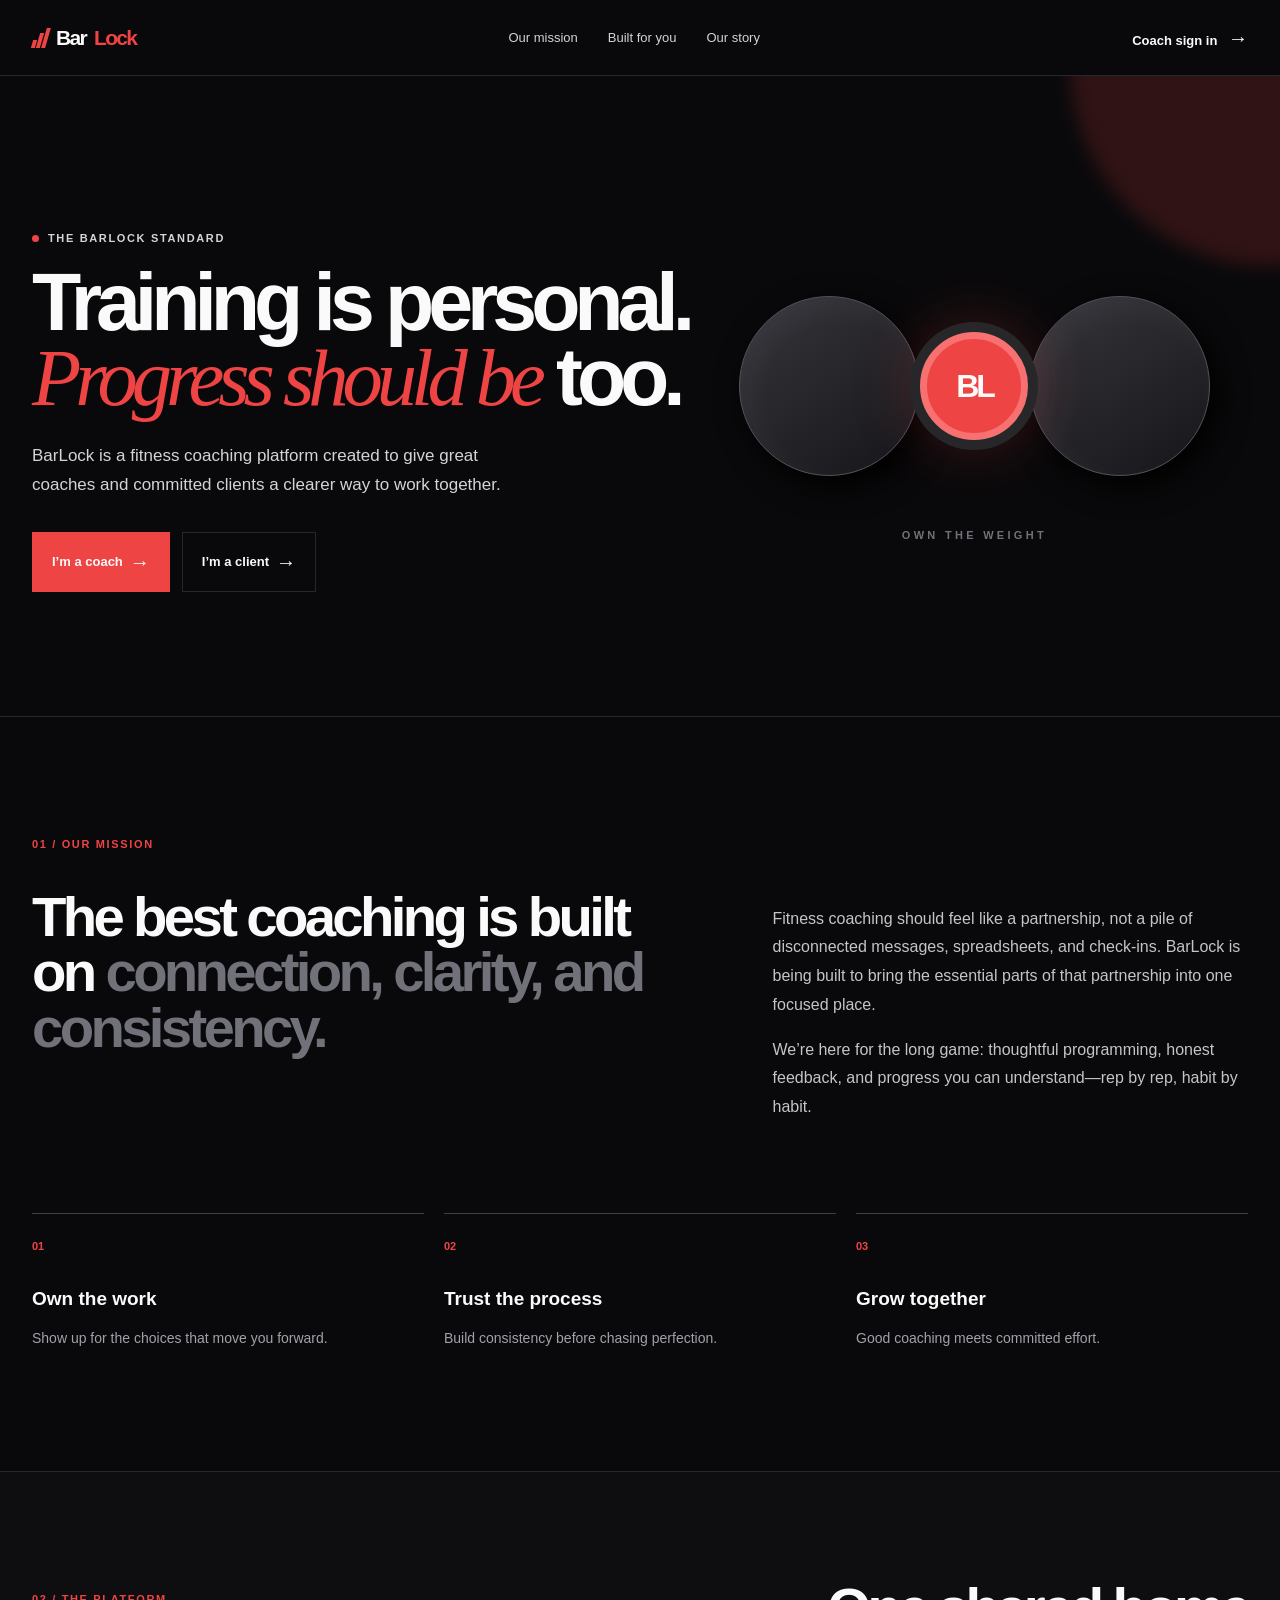
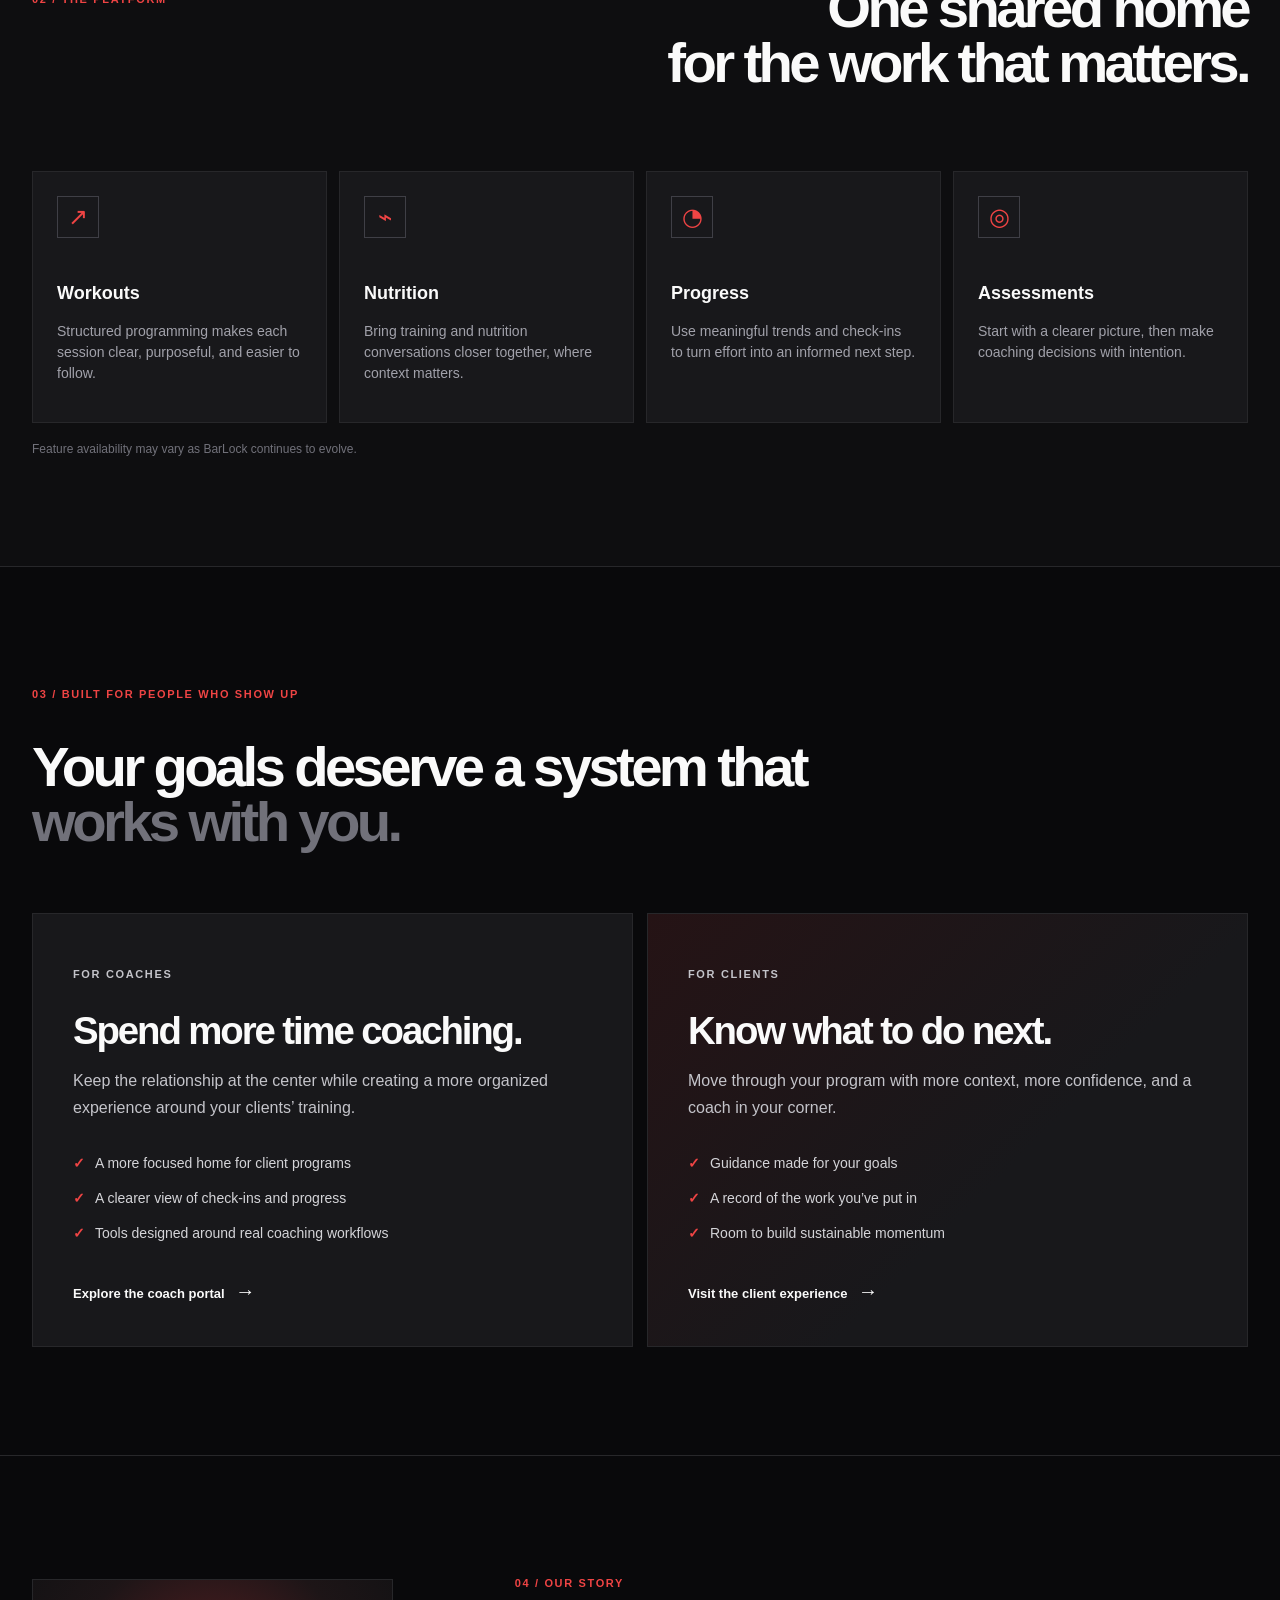
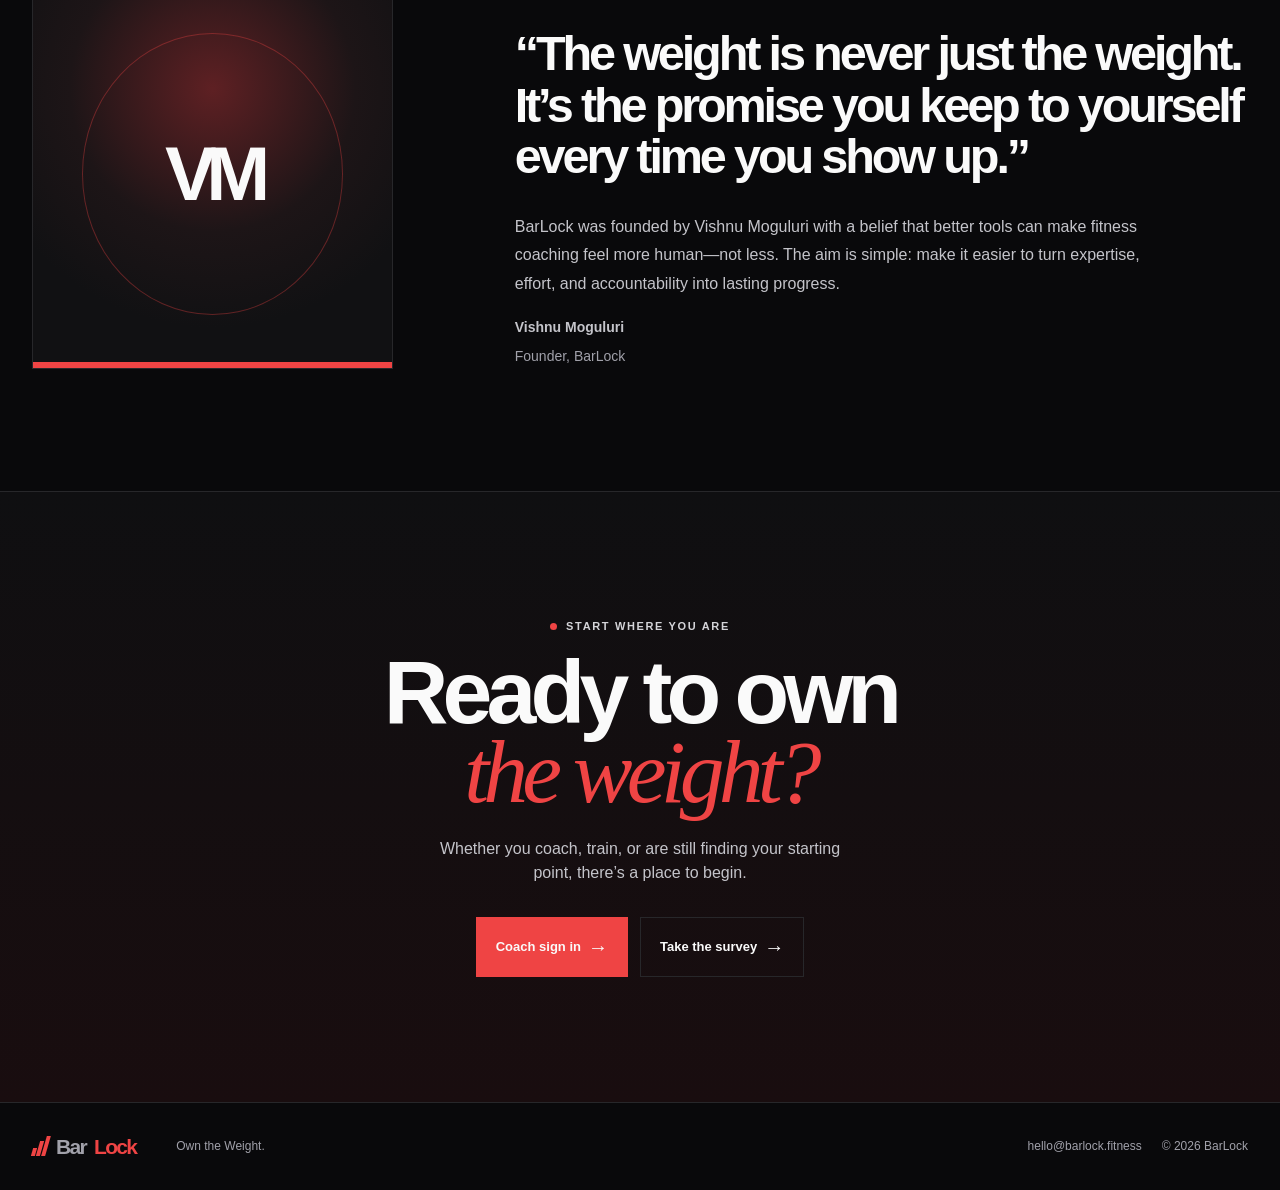
==== aboutus/index.html @ 51a58aec "Publish BarLock main site and about page" ====
<!doctype html>
<html lang="en">
<head>
  <meta charset="utf-8">
  <meta name="viewport" content="width=device-width, initial-scale=1">
  <meta name="description" content="BarLock is a fitness coaching platform for stronger coach-client partnerships.">
  <title>BarLock — Own the Weight</title>
  <style>
    :root{--bg:#09090B;--card:#18181B;--border:#27272A;--red:#EF4444;--white:#FAFAFA;--muted:#A1A1AA;color-scheme:dark}*{box-sizing:border-box}html{scroll-behavior:smooth}body{margin:0;background:var(--bg);color:var(--white);font-family:Arial,Helvetica,sans-serif;line-height:1.5}a{color:inherit;text-decoration:none}.skip{background:#fff;color:#09090B;left:16px;padding:10px 14px;position:fixed;top:-60px;z-index:20}.skip:focus{top:16px}.nav,.hero,.section,.footer{margin:auto;max-width:1320px}.nav{height:76px;padding:0 32px;border-bottom:1px solid var(--border);display:flex;align-items:center;justify-content:space-between}.brand{display:flex;align-items:center;gap:8px;font-weight:900;font-size:21px;letter-spacing:-.08em}.brand b{color:var(--red)}.mark{display:flex;gap:2px;align-items:end;height:20px}.mark i{background:var(--red);display:block;transform:skewX(-16deg);width:4px}.mark i:nth-child(1){height:8px}.mark i:nth-child(2){height:15px}.mark i:nth-child(3){height:20px}.navlinks{display:flex;gap:30px;color:#d4d4d8;font-size:13px}.navlinks a:hover,.footer a:hover,.role a:hover{color:var(--red)}.arrow{font-size:20px;margin-left:7px}.signin{font-size:13px;font-weight:700}.hero{min-height:640px;display:grid;grid-template-columns:1.1fr .9fr;padding:105px 32px 86px;position:relative;overflow:hidden}.hero:after{background:var(--red);border-radius:50%;content:"";filter:blur(9px);height:400px;opacity:.17;position:absolute;right:-190px;top:-210px;width:400px}.eyebrow,.kicker,.rolelabel{font-size:11px;font-weight:800;letter-spacing:.15em;color:#d4d4d8}.eyebrow:before{content:"";display:inline-block;width:7px;height:7px;border-radius:50%;background:var(--red);margin-right:9px}.hero-copy{align-self:center;z-index:1}.hero h1{font-size:clamp(52px,6.3vw,104px);letter-spacing:-.075em;line-height:.93;margin:19px 0 27px}.hero h1 em,.closing h2 em{font-family:Georgia,serif;font-weight:400;color:var(--red)}.lede{color:#d4d4d8;font-size:17px;line-height:1.7;max-width:500px}.actions{display:flex;gap:12px;flex-wrap:wrap;margin-top:32px}.button{padding:14px 19px;border:1px solid var(--border);font-size:13px;font-weight:700;min-height:50px;display:inline-flex;align-items:center}.primary{background:var(--red);border-color:var(--red)}.primary:hover{background:#dc2626}.secondary:hover{background:var(--card);border-color:#71717a}.hero-art{display:flex;flex-direction:column;align-items:center;justify-content:center;z-index:1}.weight{height:260px;width:100%;display:flex;justify-content:center;align-items:center;position:relative}.bar{height:10px;background:#3f3f46;width:86%;position:absolute}.plate{position:absolute;width:180px;height:180px;border-radius:50%;background:linear-gradient(145deg,#35353b,#16161a);border:1px solid #52525b;box-shadow:inset 10px 10px 30px #ffffff0a,8px 10px 30px #000}.left{left:7%}.right{right:7%}.core{z-index:1;width:108px;height:108px;border-radius:50%;border:7px solid #f87171;background:var(--red);box-shadow:0 0 0 10px var(--border),0 0 70px #ef44444d;display:grid;place-items:center;font-size:32px;font-weight:900;letter-spacing:-.1em}.hero-art p{font-size:11px;color:#71717a;font-weight:800;letter-spacing:.3em}.section{border-top:1px solid var(--border);padding:108px 32px}.kicker{color:var(--red);margin-bottom:36px}.mission-grid{display:grid;grid-template-columns:1.15fr .85fr;gap:8%}h2{font-size:clamp(37px,4.4vw,78px);letter-spacing:-.065em;line-height:.99;margin:0}h2 span{color:#71717a}.copy{color:#c4c4ca;font-size:16px;line-height:1.8}.principles{display:grid;grid-template-columns:repeat(3,1fr);gap:20px;margin-top:75px}.principles article{border-top:1px solid #3f3f46;padding-top:19px}.number{color:var(--red);font-size:11px;font-weight:700}.principles h3{font-size:19px;margin:28px 0 7px}.principles p,.card p{color:var(--muted);font-size:14px}.platform{background:#0e0e10;max-width:none;padding-left:max(32px,calc((100% - 1256px)/2));padding-right:max(32px,calc((100% - 1256px)/2))}.platform-head{display:flex;justify-content:space-between}.platform-head h2{text-align:right}.cards{display:grid;grid-template-columns:repeat(4,1fr);gap:12px;margin-top:80px}.card{background:var(--card);border:1px solid var(--border);min-height:250px;padding:24px}.card:hover{border-color:#71717a}.icon{height:42px;width:42px;border:1px solid #3f3f46;color:var(--red);display:grid;place-items:center;font-size:24px}.card h3{font-size:18px;margin:42px 0 9px}.notice{font-size:12px;color:#71717a;margin:17px 0 0}.for h2{max-width:920px}.roles{display:grid;grid-template-columns:1fr 1fr;gap:14px;margin-top:63px}.role{border:1px solid var(--border);padding:40px}.coach{background:var(--card)}.client{background:linear-gradient(135deg,#251315,#18181b 60%)}.rolelabel{color:var(--red)}.role h3{font-size:clamp(29px,3vw,45px);letter-spacing:-.055em;line-height:1;margin:28px 0 17px}.role p{color:#c4c4ca;line-height:1.7}.role ul{list-style:none;margin:32px 0;padding:0}.role li{font-size:14px;color:#d4d4d8;margin:14px 0}.role li:before{content:"✓";color:var(--red);margin-right:10px;font-weight:bold}.role a{font-size:13px;font-weight:700}.founder{display:grid;grid-template-columns:.66fr 1.34fr;gap:10%;align-items:center}.portrait{aspect-ratio:1/1.08;border:1px solid var(--border);background:radial-gradient(circle at 50% 28%,#5e2023,#1d1517 43%,#111113 72%);display:grid;place-items:center;position:relative}.portrait:before{content:"";height:72%;width:72%;border:1px solid #ef444459;border-radius:50%;position:absolute}.portrait span{font-size:clamp(48px,6vw,96px);font-weight:900;letter-spacing:-.13em;z-index:1}.portrait:after{content:"";position:absolute;bottom:0;height:6px;width:100%;background:var(--red)}blockquote{font-size:clamp(32px,3.8vw,65px);font-weight:700;letter-spacing:-.065em;line-height:1.06;margin:0 0 30px}.founder .copy{max-width:630px}.name{font-size:14px!important;font-weight:bold}.name span{display:block;color:var(--muted);font-weight:400;margin-top:4px}.closing{text-align:center;padding:115px 32px 125px;background:linear-gradient(180deg,#0f0f11,#190d0f);border-top:1px solid var(--border)}.closing h2{font-size:clamp(55px,7vw,115px);line-height:.88;margin:18px 0 25px}.closing>p:not(.eyebrow){color:#c4c4ca;max-width:430px;margin:0 auto}.closing .actions{justify-content:center}.footer{border-top:1px solid var(--border);display:flex;gap:20px;align-items:center;padding:28px 32px;color:var(--muted);font-size:12px}.footer p{margin:0 auto 0 20px}@media(max-width:800px){.nav{height:65px;padding:0 20px}.navlinks{display:none}.hero{display:block;min-height:auto;padding:82px 20px 80px}.hero h1{font-size:clamp(48px,13vw,75px)}.hero-art{margin:53px auto 0;max-width:380px}.weight{height:190px}.plate{height:128px;width:128px}.core{height:82px;width:82px}.section{padding:76px 20px}.mission-grid,.founder{grid-template-columns:1fr}.copy{margin-top:24px}.principles,.roles{grid-template-columns:1fr;gap:27px;margin-top:49px}.platform-head{display:block}.platform-head h2{text-align:left}.cards{grid-template-columns:1fr 1fr;margin-top:44px}.card{min-height:210px;padding:19px}.card h3{margin-top:31px}.role{padding:29px}.founder{gap:44px}.portrait{max-width:420px}.footer{flex-direction:column;align-items:flex-start;gap:12px;padding:28px 20px}.footer p{margin:0}}@media(max-width:420px){.cards{grid-template-columns:1fr}.actions{flex-direction:column}.button{justify-content:center}.closing{padding:85px 20px}}
  </style>
</head>
<body>
  <a class="skip" href="#content">Skip to content</a>
  <header class="nav"><a class="brand" href="/" aria-label="BarLock home"><span class="mark"><i></i><i></i><i></i></span>Bar<b>Lock</b></a><nav class="navlinks" aria-label="Explore"><a href="#mission">Our mission</a><a href="#built-for">Built for you</a><a href="#founder">Our story</a></nav><a class="signin" href="https://github.com/vishnunotnice/BarLock-v2">Coach sign in <span class="arrow">→</span></a></header>
  <main id="content">
    <section class="hero"><div class="hero-copy"><p class="eyebrow">THE BARLOCK STANDARD</p><h1>Training is personal.<br><em>Progress should be</em> too.</h1><p class="lede">BarLock is a fitness coaching platform created to give great coaches and committed clients a clearer way to work together.</p><div class="actions"><a class="button primary" href="https://github.com/vishnunotnice/BarLock-v2">I’m a coach <span class="arrow">→</span></a><a class="button secondary" href="https://newclient.barlock.fitness">I’m a client <span class="arrow">→</span></a></div></div><div class="hero-art" aria-hidden="true"><div class="weight"><span class="bar"></span><span class="plate left"></span><span class="plate right"></span><span class="core">BL</span></div><p>OWN THE WEIGHT</p></div></section>
    <section class="section" id="mission"><p class="kicker">01 / OUR MISSION</p><div class="mission-grid"><h2>The best coaching is built on <span>connection, clarity, and consistency.</span></h2><div class="copy"><p>Fitness coaching should feel like a partnership, not a pile of disconnected messages, spreadsheets, and check-ins. BarLock is being built to bring the essential parts of that partnership into one focused place.</p><p>We’re here for the long game: thoughtful programming, honest feedback, and progress you can understand—rep by rep, habit by habit.</p></div></div><div class="principles"><article><span class="number">01</span><h3>Own the work</h3><p>Show up for the choices that move you forward.</p></article><article><span class="number">02</span><h3>Trust the process</h3><p>Build consistency before chasing perfection.</p></article><article><span class="number">03</span><h3>Grow together</h3><p>Good coaching meets committed effort.</p></article></div></section>
    <section class="section platform"><div class="platform-head"><p class="kicker">02 / THE PLATFORM</p><h2>One shared home<br>for the work that matters.</h2></div><div class="cards"><article class="card"><div class="icon">↗</div><h3>Workouts</h3><p>Structured programming makes each session clear, purposeful, and easier to follow.</p></article><article class="card"><div class="icon">⌁</div><h3>Nutrition</h3><p>Bring training and nutrition conversations closer together, where context matters.</p></article><article class="card"><div class="icon">◔</div><h3>Progress</h3><p>Use meaningful trends and check-ins to turn effort into an informed next step.</p></article><article class="card"><div class="icon">◎</div><h3>Assessments</h3><p>Start with a clearer picture, then make coaching decisions with intention.</p></article></div><p class="notice">Feature availability may vary as BarLock continues to evolve.</p></section>
    <section class="section for" id="built-for"><p class="kicker">03 / BUILT FOR PEOPLE WHO SHOW UP</p><h2>Your goals deserve a system that <span>works with you.</span></h2><div class="roles"><article class="role coach"><p class="rolelabel">FOR COACHES</p><h3>Spend more time coaching.</h3><p>Keep the relationship at the center while creating a more organized experience around your clients’ training.</p><ul><li>A more focused home for client programs</li><li>A clearer view of check-ins and progress</li><li>Tools designed around real coaching workflows</li></ul><a href="https://github.com/vishnunotnice/BarLock-v2">Explore the coach portal <span class="arrow">→</span></a></article><article class="role client"><p class="rolelabel">FOR CLIENTS</p><h3>Know what to do next.</h3><p>Move through your program with more context, more confidence, and a coach in your corner.</p><ul><li>Guidance made for your goals</li><li>A record of the work you’ve put in</li><li>Room to build sustainable momentum</li></ul><a href="https://newclient.barlock.fitness">Visit the client experience <span class="arrow">→</span></a></article></div></section>
    <section class="section founder" id="founder"><div class="portrait" aria-hidden="true"><span>VM</span></div><div><p class="kicker">04 / OUR STORY</p><blockquote>“The weight is never just the weight. It’s the promise you keep to yourself every time you show up.”</blockquote><div class="copy"><p>BarLock was founded by Vishnu Moguluri with a belief that better tools can make fitness coaching feel more human—not less. The aim is simple: make it easier to turn expertise, effort, and accountability into lasting progress.</p><p class="name">Vishnu Moguluri <span>Founder, BarLock</span></p></div></div></section>
    <section class="closing"><p class="eyebrow">START WHERE YOU ARE</p><h2>Ready to own<br><em>the weight?</em></h2><p>Whether you coach, train, or are still finding your starting point, there’s a place to begin.</p><div class="actions"><a class="button primary" href="https://github.com/vishnunotnice/BarLock-v2">Coach sign in <span class="arrow">→</span></a><a class="button secondary" href="https://survey.barlock.fitness">Take the survey <span class="arrow">→</span></a></div></section>
  </main>
  <footer class="footer"><a class="brand" href="/"><span class="mark"><i></i><i></i><i></i></span>Bar<b>Lock</b></a><p>Own the Weight.</p><a href="mailto:hello@barlock.fitness">hello@barlock.fitness</a><span>© 2026 BarLock</span></footer>
</body></html>
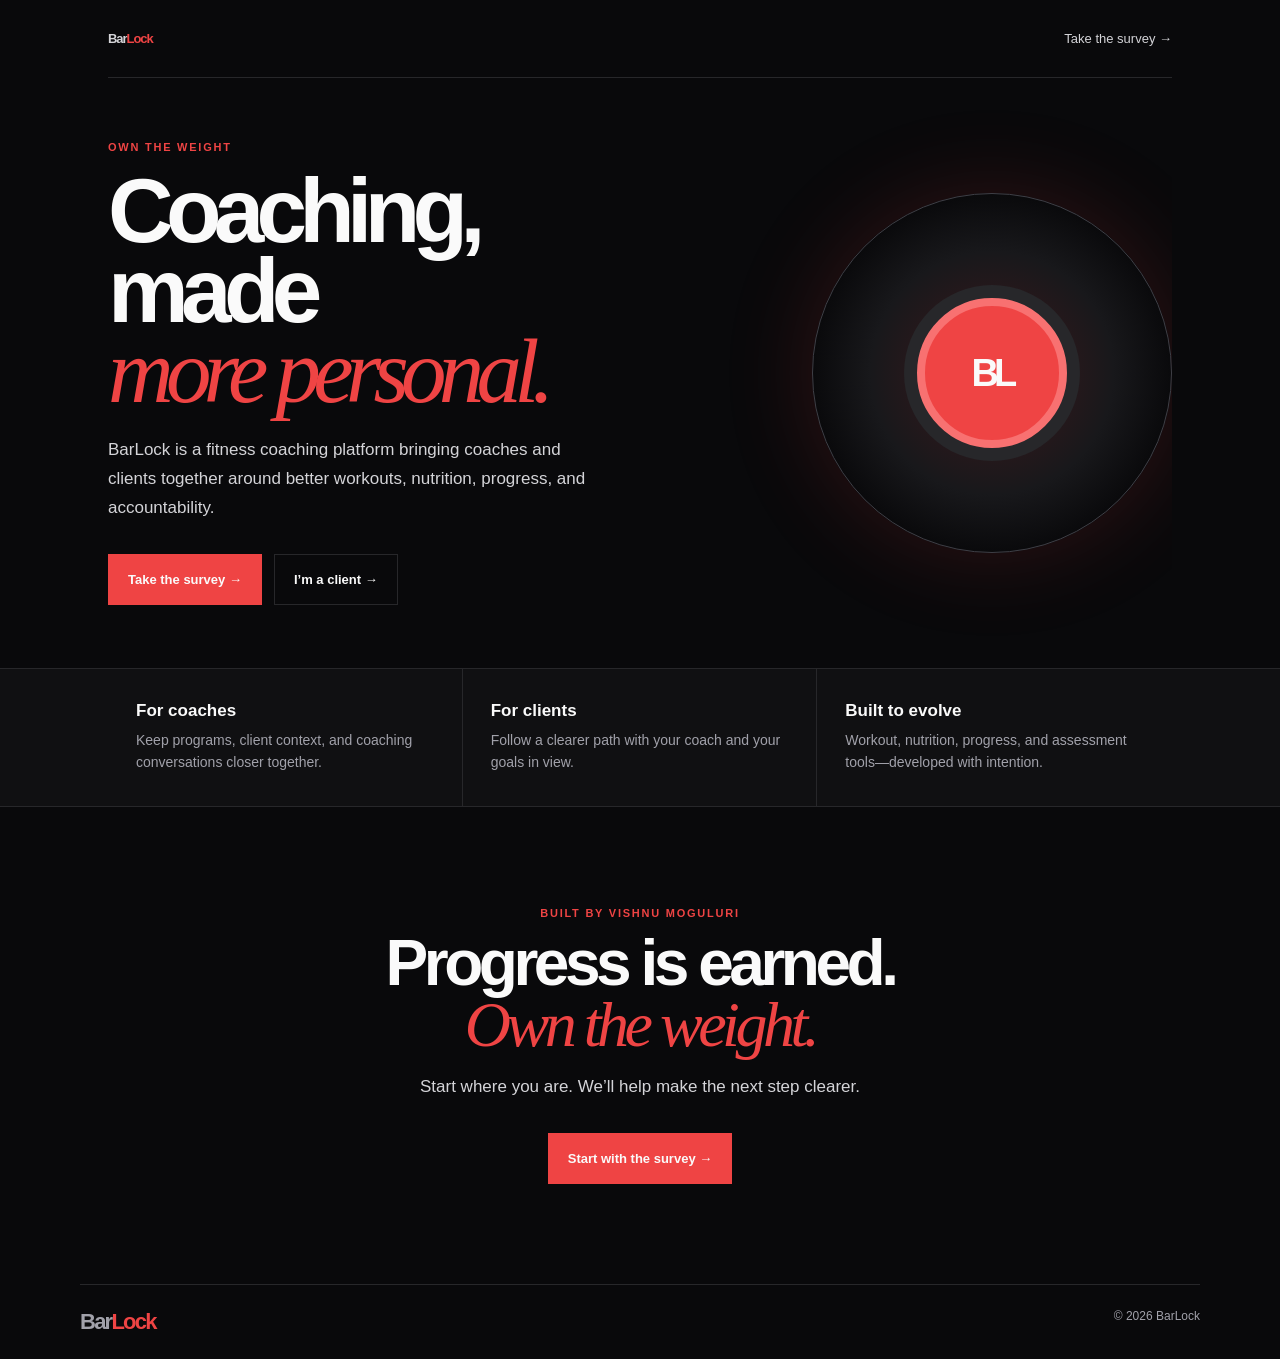
==== commit a6525ff9: "Simplify BarLock to a single landing page" ====
--- a/aboutus/index.html
+++ b/aboutus/index.html
@@ -1,24 +1 @@
-<!doctype html>
-<html lang="en">
-<head>
-  <meta charset="utf-8">
-  <meta name="viewport" content="width=device-width, initial-scale=1">
-  <meta name="description" content="BarLock is a fitness coaching platform for stronger coach-client partnerships.">
-  <title>BarLock — Own the Weight</title>
-  <style>
-    :root{--bg:#09090B;--card:#18181B;--border:#27272A;--red:#EF4444;--white:#FAFAFA;--muted:#A1A1AA;color-scheme:dark}*{box-sizing:border-box}html{scroll-behavior:smooth}body{margin:0;background:var(--bg);color:var(--white);font-family:Arial,Helvetica,sans-serif;line-height:1.5}a{color:inherit;text-decoration:none}.skip{background:#fff;color:#09090B;left:16px;padding:10px 14px;position:fixed;top:-60px;z-index:20}.skip:focus{top:16px}.nav,.hero,.section,.footer{margin:auto;max-width:1320px}.nav{height:76px;padding:0 32px;border-bottom:1px solid var(--border);display:flex;align-items:center;justify-content:space-between}.brand{display:flex;align-items:center;gap:8px;font-weight:900;font-size:21px;letter-spacing:-.08em}.brand b{color:var(--red)}.mark{display:flex;gap:2px;align-items:end;height:20px}.mark i{background:var(--red);display:block;transform:skewX(-16deg);width:4px}.mark i:nth-child(1){height:8px}.mark i:nth-child(2){height:15px}.mark i:nth-child(3){height:20px}.navlinks{display:flex;gap:30px;color:#d4d4d8;font-size:13px}.navlinks a:hover,.footer a:hover,.role a:hover{color:var(--red)}.arrow{font-size:20px;margin-left:7px}.signin{font-size:13px;font-weight:700}.hero{min-height:640px;display:grid;grid-template-columns:1.1fr .9fr;padding:105px 32px 86px;position:relative;overflow:hidden}.hero:after{background:var(--red);border-radius:50%;content:"";filter:blur(9px);height:400px;opacity:.17;position:absolute;right:-190px;top:-210px;width:400px}.eyebrow,.kicker,.rolelabel{font-size:11px;font-weight:800;letter-spacing:.15em;color:#d4d4d8}.eyebrow:before{content:"";display:inline-block;width:7px;height:7px;border-radius:50%;background:var(--red);margin-right:9px}.hero-copy{align-self:center;z-index:1}.hero h1{font-size:clamp(52px,6.3vw,104px);letter-spacing:-.075em;line-height:.93;margin:19px 0 27px}.hero h1 em,.closing h2 em{font-family:Georgia,serif;font-weight:400;color:var(--red)}.lede{color:#d4d4d8;font-size:17px;line-height:1.7;max-width:500px}.actions{display:flex;gap:12px;flex-wrap:wrap;margin-top:32px}.button{padding:14px 19px;border:1px solid var(--border);font-size:13px;font-weight:700;min-height:50px;display:inline-flex;align-items:center}.primary{background:var(--red);border-color:var(--red)}.primary:hover{background:#dc2626}.secondary:hover{background:var(--card);border-color:#71717a}.hero-art{display:flex;flex-direction:column;align-items:center;justify-content:center;z-index:1}.weight{height:260px;width:100%;display:flex;justify-content:center;align-items:center;position:relative}.bar{height:10px;background:#3f3f46;width:86%;position:absolute}.plate{position:absolute;width:180px;height:180px;border-radius:50%;background:linear-gradient(145deg,#35353b,#16161a);border:1px solid #52525b;box-shadow:inset 10px 10px 30px #ffffff0a,8px 10px 30px #000}.left{left:7%}.right{right:7%}.core{z-index:1;width:108px;height:108px;border-radius:50%;border:7px solid #f87171;background:var(--red);box-shadow:0 0 0 10px var(--border),0 0 70px #ef44444d;display:grid;place-items:center;font-size:32px;font-weight:900;letter-spacing:-.1em}.hero-art p{font-size:11px;color:#71717a;font-weight:800;letter-spacing:.3em}.section{border-top:1px solid var(--border);padding:108px 32px}.kicker{color:var(--red);margin-bottom:36px}.mission-grid{display:grid;grid-template-columns:1.15fr .85fr;gap:8%}h2{font-size:clamp(37px,4.4vw,78px);letter-spacing:-.065em;line-height:.99;margin:0}h2 span{color:#71717a}.copy{color:#c4c4ca;font-size:16px;line-height:1.8}.principles{display:grid;grid-template-columns:repeat(3,1fr);gap:20px;margin-top:75px}.principles article{border-top:1px solid #3f3f46;padding-top:19px}.number{color:var(--red);font-size:11px;font-weight:700}.principles h3{font-size:19px;margin:28px 0 7px}.principles p,.card p{color:var(--muted);font-size:14px}.platform{background:#0e0e10;max-width:none;padding-left:max(32px,calc((100% - 1256px)/2));padding-right:max(32px,calc((100% - 1256px)/2))}.platform-head{display:flex;justify-content:space-between}.platform-head h2{text-align:right}.cards{display:grid;grid-template-columns:repeat(4,1fr);gap:12px;margin-top:80px}.card{background:var(--card);border:1px solid var(--border);min-height:250px;padding:24px}.card:hover{border-color:#71717a}.icon{height:42px;width:42px;border:1px solid #3f3f46;color:var(--red);display:grid;place-items:center;font-size:24px}.card h3{font-size:18px;margin:42px 0 9px}.notice{font-size:12px;color:#71717a;margin:17px 0 0}.for h2{max-width:920px}.roles{display:grid;grid-template-columns:1fr 1fr;gap:14px;margin-top:63px}.role{border:1px solid var(--border);padding:40px}.coach{background:var(--card)}.client{background:linear-gradient(135deg,#251315,#18181b 60%)}.rolelabel{color:var(--red)}.role h3{font-size:clamp(29px,3vw,45px);letter-spacing:-.055em;line-height:1;margin:28px 0 17px}.role p{color:#c4c4ca;line-height:1.7}.role ul{list-style:none;margin:32px 0;padding:0}.role li{font-size:14px;color:#d4d4d8;margin:14px 0}.role li:before{content:"✓";color:var(--red);margin-right:10px;font-weight:bold}.role a{font-size:13px;font-weight:700}.founder{display:grid;grid-template-columns:.66fr 1.34fr;gap:10%;align-items:center}.portrait{aspect-ratio:1/1.08;border:1px solid var(--border);background:radial-gradient(circle at 50% 28%,#5e2023,#1d1517 43%,#111113 72%);display:grid;place-items:center;position:relative}.portrait:before{content:"";height:72%;width:72%;border:1px solid #ef444459;border-radius:50%;position:absolute}.portrait span{font-size:clamp(48px,6vw,96px);font-weight:900;letter-spacing:-.13em;z-index:1}.portrait:after{content:"";position:absolute;bottom:0;height:6px;width:100%;background:var(--red)}blockquote{font-size:clamp(32px,3.8vw,65px);font-weight:700;letter-spacing:-.065em;line-height:1.06;margin:0 0 30px}.founder .copy{max-width:630px}.name{font-size:14px!important;font-weight:bold}.name span{display:block;color:var(--muted);font-weight:400;margin-top:4px}.closing{text-align:center;padding:115px 32px 125px;background:linear-gradient(180deg,#0f0f11,#190d0f);border-top:1px solid var(--border)}.closing h2{font-size:clamp(55px,7vw,115px);line-height:.88;margin:18px 0 25px}.closing>p:not(.eyebrow){color:#c4c4ca;max-width:430px;margin:0 auto}.closing .actions{justify-content:center}.footer{border-top:1px solid var(--border);display:flex;gap:20px;align-items:center;padding:28px 32px;color:var(--muted);font-size:12px}.footer p{margin:0 auto 0 20px}@media(max-width:800px){.nav{height:65px;padding:0 20px}.navlinks{display:none}.hero{display:block;min-height:auto;padding:82px 20px 80px}.hero h1{font-size:clamp(48px,13vw,75px)}.hero-art{margin:53px auto 0;max-width:380px}.weight{height:190px}.plate{height:128px;width:128px}.core{height:82px;width:82px}.section{padding:76px 20px}.mission-grid,.founder{grid-template-columns:1fr}.copy{margin-top:24px}.principles,.roles{grid-template-columns:1fr;gap:27px;margin-top:49px}.platform-head{display:block}.platform-head h2{text-align:left}.cards{grid-template-columns:1fr 1fr;margin-top:44px}.card{min-height:210px;padding:19px}.card h3{margin-top:31px}.role{padding:29px}.founder{gap:44px}.portrait{max-width:420px}.footer{flex-direction:column;align-items:flex-start;gap:12px;padding:28px 20px}.footer p{margin:0}}@media(max-width:420px){.cards{grid-template-columns:1fr}.actions{flex-direction:column}.button{justify-content:center}.closing{padding:85px 20px}}
-  </style>
-</head>
-<body>
-  <a class="skip" href="#content">Skip to content</a>
-  <header class="nav"><a class="brand" href="/" aria-label="BarLock home"><span class="mark"><i></i><i></i><i></i></span>Bar<b>Lock</b></a><nav class="navlinks" aria-label="Explore"><a href="#mission">Our mission</a><a href="#built-for">Built for you</a><a href="#founder">Our story</a></nav><a class="signin" href="https://github.com/vishnunotnice/BarLock-v2">Coach sign in <span class="arrow">→</span></a></header>
-  <main id="content">
-    <section class="hero"><div class="hero-copy"><p class="eyebrow">THE BARLOCK STANDARD</p><h1>Training is personal.<br><em>Progress should be</em> too.</h1><p class="lede">BarLock is a fitness coaching platform created to give great coaches and committed clients a clearer way to work together.</p><div class="actions"><a class="button primary" href="https://github.com/vishnunotnice/BarLock-v2">I’m a coach <span class="arrow">→</span></a><a class="button secondary" href="https://newclient.barlock.fitness">I’m a client <span class="arrow">→</span></a></div></div><div class="hero-art" aria-hidden="true"><div class="weight"><span class="bar"></span><span class="plate left"></span><span class="plate right"></span><span class="core">BL</span></div><p>OWN THE WEIGHT</p></div></section>
-    <section class="section" id="mission"><p class="kicker">01 / OUR MISSION</p><div class="mission-grid"><h2>The best coaching is built on <span>connection, clarity, and consistency.</span></h2><div class="copy"><p>Fitness coaching should feel like a partnership, not a pile of disconnected messages, spreadsheets, and check-ins. BarLock is being built to bring the essential parts of that partnership into one focused place.</p><p>We’re here for the long game: thoughtful programming, honest feedback, and progress you can understand—rep by rep, habit by habit.</p></div></div><div class="principles"><article><span class="number">01</span><h3>Own the work</h3><p>Show up for the choices that move you forward.</p></article><article><span class="number">02</span><h3>Trust the process</h3><p>Build consistency before chasing perfection.</p></article><article><span class="number">03</span><h3>Grow together</h3><p>Good coaching meets committed effort.</p></article></div></section>
-    <section class="section platform"><div class="platform-head"><p class="kicker">02 / THE PLATFORM</p><h2>One shared home<br>for the work that matters.</h2></div><div class="cards"><article class="card"><div class="icon">↗</div><h3>Workouts</h3><p>Structured programming makes each session clear, purposeful, and easier to follow.</p></article><article class="card"><div class="icon">⌁</div><h3>Nutrition</h3><p>Bring training and nutrition conversations closer together, where context matters.</p></article><article class="card"><div class="icon">◔</div><h3>Progress</h3><p>Use meaningful trends and check-ins to turn effort into an informed next step.</p></article><article class="card"><div class="icon">◎</div><h3>Assessments</h3><p>Start with a clearer picture, then make coaching decisions with intention.</p></article></div><p class="notice">Feature availability may vary as BarLock continues to evolve.</p></section>
-    <section class="section for" id="built-for"><p class="kicker">03 / BUILT FOR PEOPLE WHO SHOW UP</p><h2>Your goals deserve a system that <span>works with you.</span></h2><div class="roles"><article class="role coach"><p class="rolelabel">FOR COACHES</p><h3>Spend more time coaching.</h3><p>Keep the relationship at the center while creating a more organized experience around your clients’ training.</p><ul><li>A more focused home for client programs</li><li>A clearer view of check-ins and progress</li><li>Tools designed around real coaching workflows</li></ul><a href="https://github.com/vishnunotnice/BarLock-v2">Explore the coach portal <span class="arrow">→</span></a></article><article class="role client"><p class="rolelabel">FOR CLIENTS</p><h3>Know what to do next.</h3><p>Move through your program with more context, more confidence, and a coach in your corner.</p><ul><li>Guidance made for your goals</li><li>A record of the work you’ve put in</li><li>Room to build sustainable momentum</li></ul><a href="https://newclient.barlock.fitness">Visit the client experience <span class="arrow">→</span></a></article></div></section>
-    <section class="section founder" id="founder"><div class="portrait" aria-hidden="true"><span>VM</span></div><div><p class="kicker">04 / OUR STORY</p><blockquote>“The weight is never just the weight. It’s the promise you keep to yourself every time you show up.”</blockquote><div class="copy"><p>BarLock was founded by Vishnu Moguluri with a belief that better tools can make fitness coaching feel more human—not less. The aim is simple: make it easier to turn expertise, effort, and accountability into lasting progress.</p><p class="name">Vishnu Moguluri <span>Founder, BarLock</span></p></div></div></section>
-    <section class="closing"><p class="eyebrow">START WHERE YOU ARE</p><h2>Ready to own<br><em>the weight?</em></h2><p>Whether you coach, train, or are still finding your starting point, there’s a place to begin.</p><div class="actions"><a class="button primary" href="https://github.com/vishnunotnice/BarLock-v2">Coach sign in <span class="arrow">→</span></a><a class="button secondary" href="https://survey.barlock.fitness">Take the survey <span class="arrow">→</span></a></div></section>
-  </main>
-  <footer class="footer"><a class="brand" href="/"><span class="mark"><i></i><i></i><i></i></span>Bar<b>Lock</b></a><p>Own the Weight.</p><a href="mailto:hello@barlock.fitness">hello@barlock.fitness</a><span>© 2026 BarLock</span></footer>
-</body></html>
+<!doctype html><html lang="en"><head><meta http-equiv="refresh" content="0;url=/"><link rel="canonical" href="https://www.barlock.fitness/"><title>BarLock</title></head><body><p><a href="/">Continue to BarLock</a></p></body></html>
